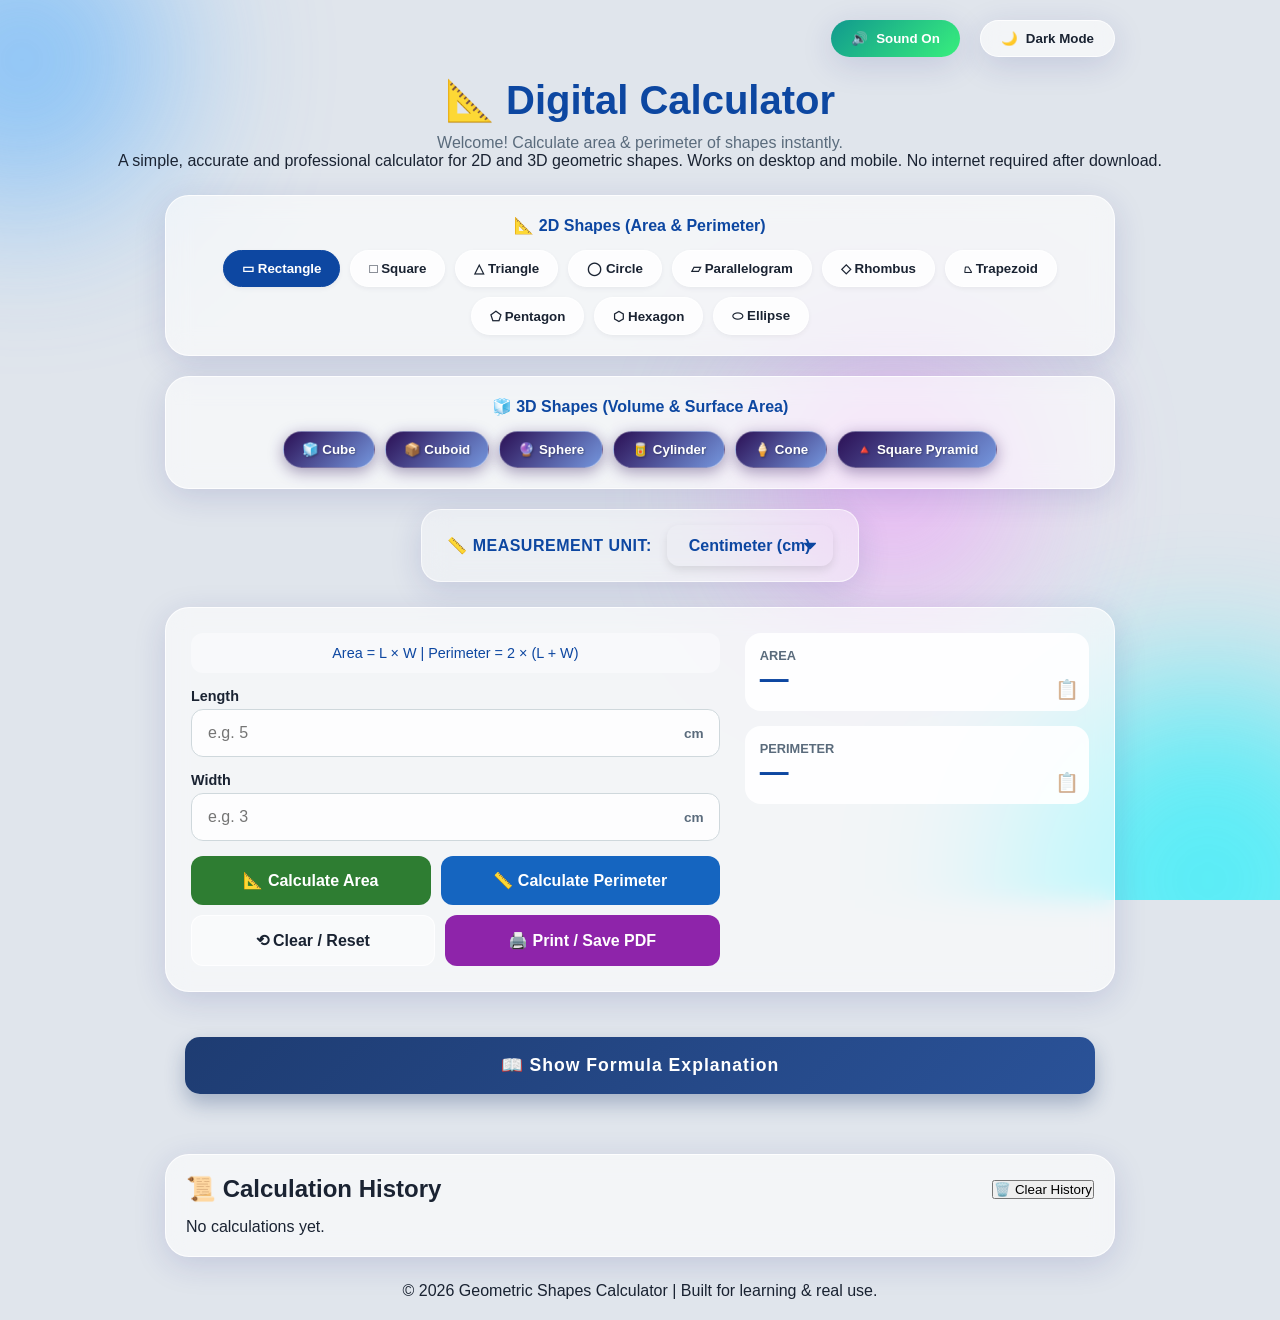
==== calculator.app/index.html @ cc5f1213 "Added PWA files and updated calculator" ====
<!DOCTYPE html>
<html lang="en">
<head>
  <meta charset="UTF-8">
    <meta name="viewport" content="width=device-width, initial-scale=1.0">
  <title>Digital Calculator</title>
  <!-- Favicon (Tab ka icon) -->
  <link rel="icon" href="data:image/svg+xml,<svg xmlns=%22http://www.w3.org/2000/svg%22 viewBox=%220 0 100 100%22><text y=%22.9em%22 font-size=%2290%22>📐</text></svg>">
  <link rel="stylesheet" href="style.css">
</head>
<body>

  <!-- Modern Animated Background -->
  <div class="animated-bg">
    <div class="circle circle1"></div>
    <div class="circle circle2"></div>
    <div class="circle circle3"></div>
  </div>

  <!-- ================= TOP BAR WITH DARK MODE TOGGLE ================= -->
   <div class="top-bar">
    <!-- Naya Sound Button -->
    <button id="soundToggle" class="theme-toggle" style="background: linear-gradient(135deg, #11998e 0%, #38ef7d 100%); margin-right: 10px;">
      <span class="toggle-icon" id="soundIcon">🔊</span>
      <span class="toggle-text" id="soundText">Sound On</span>
    </button>

    <button id="themeToggle" class="theme-toggle" aria-label="Toggle theme">
      <span class="toggle-icon">🌙</span>
      <span class="toggle-text">Dark Mode</span>
    </button>
  </div>

  <!-- ================= HEADER ================= -->
  <header class="site-header">
    <h1>📐 Digital  Calculator</h1>
    <p class="welcome">Welcome! Calculate area & perimeter of shapes instantly.</p>
    <p class="description">
      A simple, accurate and professional calculator for 2D and 3D geometric shapes.
      Works on desktop and mobile. No internet required after download.
    </p>
  </header>

     <!-- ================= 2D SHAPES ================= -->
  <div class="shape-group">
    <h3 class="shape-group-title">📐 2D Shapes (Area & Perimeter)</h3>
    <nav class="shape-nav" id="shapeNav">
      <button class="shape-btn active" data-shape="rectangle">▭ Rectangle</button>
      <button class="shape-btn" data-shape="square">□ Square</button>
      <button class="shape-btn" data-shape="triangle">△ Triangle</button>
      <button class="shape-btn" data-shape="circle">◯ Circle</button>
      <button class="shape-btn" data-shape="parallelogram">▱ Parallelogram</button>
      <button class="shape-btn" data-shape="rhombus">◇ Rhombus</button>
      <button class="shape-btn" data-shape="trapezoid">⏢ Trapezoid</button>
      <button class="shape-btn" data-shape="pentagon">⬠ Pentagon</button>
      <button class="shape-btn" data-shape="hexagon">⬡ Hexagon</button>
      <button class="shape-btn" data-shape="ellipse">⬭ Ellipse</button>
    </nav>
  </div>

  <!-- ================= 3D SHAPES ================= -->
  <div class="shape-group">
    <h3 class="shape-group-title">🧊 3D Shapes (Volume & Surface Area)</h3>
    <nav class="shape-nav" id="shapeNav3D">
      <button class="shape-btn" data-shape="cube">🧊 Cube</button>
      <button class="shape-btn" data-shape="cuboid">📦 Cuboid</button>
      <button class="shape-btn" data-shape="sphere">🔮 Sphere</button>
      <button class="shape-btn" data-shape="cylinder">🥫 Cylinder</button>
      <button class="shape-btn" data-shape="cone">🍦 Cone</button>
      <button class="shape-btn" data-shape="pyramid">🔺 Square Pyramid</button>
    </nav>
  </div>
  
   <!-- ================= UNIT SELECTOR ================= -->
  <div class="unit-selector">
    <label for="unitSelect">📏 Measurement Unit:</label>
    <select id="unitSelect">
      <option value="cm">Centimeter (cm)</option>
      <option value="m">Meter (m)</option>
      <option value="in">Inch (in)</option>
      <option value="ft">Foot (ft)</option>
      <option value="km">Kilometer (km)</option>
      <option value="mi">Mile (mi)</option>
    </select>
  </div>

  <main class="calculator">
    <section class="input-panel">
      <div class="formula-hint" id="formulaHint">Select a shape to see its formula</div>
      <div id="inputFields"></div>
                <div class="action-buttons">
        <button class="btn btn-area" id="btnArea">📐 Calculate Area</button>
        <button class="btn btn-perimeter" id="btnPerimeter">📏 Calculate Perimeter</button>
        <button class="btn btn-clear" id="btnClear">⟲ Clear / Reset</button>
        <button class="btn btn-print" id="btnPrint">🖨️ Print / Save PDF</button>
      </div>
    </section>

       <aside class="result-panel">
            <div class="result-box">
        <span class="result-label" id="label1">Area</span>
        <div style="display: flex; justify-content: space-between; align-items: center; width: 100%;">
          <span class="result-value" id="resultArea">—</span>
          <button class="copy-btn" id="copyAreaBtn" title="Copy Area">📋</button>
        </div>
      </div>
      <div class="result-box">
        <span class="result-label" id="label2">Perimeter</span>
        <div style="display: flex; justify-content: space-between; align-items: center; width: 100%;">
          <span class="result-value" id="resultPerimeter">—</span>
          <button class="copy-btn" id="copyPerimeterBtn" title="Copy Perimeter">📋</button>
        </div>
      </div>
      <div class="error-box hidden" id="errorBox">
        ⚠️ <span id="errorText"></span>
      </div>
    </aside>
  </main>

  <!-- ================= FORMULA EXPLANATION ================= -->
  <section class="explanation-section">
    <button class="explanation-toggle" id="explanationToggle">
      📖 Show Formula Explanation
    </button>
    <div class="explanation-content hidden" id="explanationContent">
      <h3 id="explanationTitle">Formula Explanation</h3>
      <div class="explanation-body" id="explanationBody">
        <p>Select a shape to see its explanation.</p>
      </div>
    </div>
  </section>

  <!-- ================= CALCULATION HISTORY ================= -->
  <section class="history-section">
    <div class="history-header">
      <h2>📜 Calculation History</h2>
      <button class="btn-clear-history" id="btnClearHistory">🗑️ Clear History</button>
    </div>
    <div class="history-list" id="historyList">
      <p class="history-empty" id="historyEmpty">No calculations yet. Try one above!</p>
    </div>
  </section>

  <footer class="site-footer">
    <p>© 2026 Geometric Shapes Calculator | Built for learning & real use.</p>
  </footer>

  <script src="script.js"></script>
</body>
</html>
---- calculator.app/style.css ----
/* ============================================================
   MODERN GLASSMORPHISM DESIGN (v7)
   ============================================================ */

:root {
  --bg-color: #e0e5ec;
  --text-primary: #1a2332;
  --text-secondary: #5a6b7c;
  --text-accent: #0d47a1;
  --glass-bg: rgba(255, 255, 255, 0.6);
  --glass-border: rgba(255, 255, 255, 0.8);
  --glass-shadow: 0 8px 32px 0 rgba(31, 38, 135, 0.15);
  --input-bg: rgba(255, 255, 255, 0.8);
  --input-border: #cfd8dc;
  --btn-area-bg: #2e7d32;
  --btn-perimeter-bg: #1565c0;
  --btn-clear-bg: rgba(255, 255, 255, 0.5);
  --result-bg: rgba(255, 255, 255, 0.9);
}

body.dark-mode {
  --bg-color: #0f0c29;
  --text-primary: #eaeaea;
  --text-secondary: #b0bec5;
  --text-accent: #64b5f6;
  --glass-bg: rgba(22, 33, 62, 0.6);
  --glass-border: rgba(255, 255, 255, 0.1);
  --glass-shadow: 0 8px 32px 0 rgba(0, 0, 0, 0.5);
  --input-bg: rgba(15, 52, 96, 0.8);
  --input-border: #1a5490;
  --result-bg: rgba(22, 33, 62, 0.9);
}

* {
  box-sizing: border-box;
  margin: 0;
  padding: 0;
  font-family: 'Segoe UI', Tahoma, sans-serif;
}

body {
  background-color: var(--bg-color);
  color: var(--text-primary);
  min-height: 100vh;
  display: flex;
  flex-direction: column;
  align-items: center;
  padding: 20px;
  overflow-x: hidden;
  transition: background-color 0.5s ease;
}

/* --- Animated Background Circles --- */
.animated-bg {
  position: fixed;
  top: 0; left: 0; width: 100%; height: 100%;
  z-index: -1;
  overflow: hidden;
}
.circle {
  position: absolute;
  border-radius: 50%;
  filter: blur(80px);
  opacity: 0.6;
  animation: float 10s infinite ease-in-out alternate;
}
.circle1 { width: 300px; height: 300px; background: #4facfe; top: -10%; left: -10%; }
.circle2 { width: 400px; height: 400px; background: #00f2fe; bottom: -20%; right: -10%; animation-delay: -5s; }
.circle3 { width: 250px; height: 250px; background: #f093fb; top: 40%; left: 60%; animation-delay: -2s; }

body.dark-mode .circle1 { background: #ff6a00; opacity: 0.3; }
body.dark-mode .circle2 { background: #ee0979; opacity: 0.3; }
body.dark-mode .circle3 { background: #4facfe; opacity: 0.2; }

@keyframes float {
  0% { transform: translate(0, 0) scale(1); }
  100% { transform: translate(50px, 50px) scale(1.1); }
}

/* --- Top Bar & Theme Toggle --- */
.top-bar {
  width: 100%;
  max-width: 950px;
  display: flex;
  justify-content: flex-end;
  gap: 10px;
  margin-bottom: 20px;
}

.theme-toggle {
  display: flex;
  align-items: center;
  gap: 8px;
  padding: 10px 20px;
  border: 1px solid var(--glass-border);
  border-radius: 50px;
  background: var(--glass-bg);
  backdrop-filter: blur(10px);
  color: var(--text-primary);
  font-weight: 700;
  cursor: pointer;
  transition: all 0.3s ease;
  box-shadow: var(--glass-shadow);
}

.theme-toggle:hover { transform: translateY(-2px); }
#soundToggle { background: linear-gradient(135deg, #11998e 0%, #38ef7d 100%); color: white; border: none; }

/* --- Glass Panels --- */
.shape-group, .calculator, .history-section, .explanation-content, .explanation-toggle {
  background: var(--glass-bg);
  backdrop-filter: blur(12px);
  border: 1px solid var(--glass-border);
  box-shadow: var(--glass-shadow);
  border-radius: 24px;
}

.site-header { text-align: center; margin-bottom: 25px; }
.site-header h1 { font-size: 2.5rem; color: var(--text-accent); margin-bottom: 10px; }
.welcome { color: var(--text-secondary); font-weight: 500; }

/* --- Shape Buttons --- */
.shape-group { width: 100%; max-width: 950px; padding: 20px; margin-bottom: 20px; }
.shape-group-title { font-size: 1rem; color: var(--text-accent); margin-bottom: 15px; text-align: center; }
.shape-nav { display: flex; flex-wrap: wrap; gap: 10px; justify-content: center; }

.shape-btn {
  background: var(--input-bg);
  border: 1px solid var(--glass-border);
  color: var(--text-primary);
  padding: 10px 18px;
  border-radius: 30px;
  font-weight: 600;
  cursor: pointer;
  transition: all 0.3s ease;
  box-shadow: 0 2px 5px rgba(0,0,0,0.05);
}
.shape-btn:hover { transform: translateY(-2px); box-shadow: 0 5px 15px rgba(0,0,0,0.1); }
.shape-btn.active { background: var(--text-accent); color: white; border-color: var(--text-accent); }

/* --- Main Calculator Area --- */
.calculator { display: flex; flex-wrap: wrap; gap: 25px; width: 100%; max-width: 950px; padding: 25px; margin-bottom: 25px; }
.input-panel { flex: 2 1 320px; }
.result-panel { flex: 1 1 240px; display: flex; flex-direction: column; gap: 15px; }

.formula-hint { background: rgba(255,255,255,0.4); padding: 12px; border-radius: 12px; margin-bottom: 15px; font-size: 0.9rem; text-align: center; color: var(--text-accent); }
body.dark-mode .formula-hint { background: rgba(0,0,0,0.3); }

/* --- Inputs --- */
.input-group { display: flex; flex-direction: column; gap: 5px; margin-bottom: 15px; }
.input-group label { font-weight: 600; font-size: 0.9rem; }
.input-with-unit { position: relative; display: flex; align-items: center; }
.input-with-unit input {
  width: 100%; padding: 14px 16px; border-radius: 12px; border: 1px solid var(--input-border);
  background: var(--input-bg); color: var(--text-primary); font-size: 16px; outline: none; transition: 0.3s;
}
.input-with-unit input:focus { border-color: var(--text-accent); box-shadow: 0 0 0 3px rgba(13, 71, 161, 0.2); }
.input-unit-label { position: absolute; right: 16px; font-weight: 700; color: var(--text-secondary); font-size: 0.85rem; }

/* --- Result Boxes --- */
.result-box { background: var(--result-bg); padding: 15px; border-radius: 16px; display: flex; flex-direction: column; position: relative; }
.result-label { font-size: 0.8rem; text-transform: uppercase; font-weight: 700; color: var(--text-secondary); }
.result-value { font-size: 1.8rem; font-weight: 800; color: var(--text-accent); word-break: break-word; }
.copy-btn { position: absolute; right: 10px; bottom: 10px; background: none; border: none; font-size: 1.2rem; cursor: pointer; opacity: 0.6; transition: 0.2s; }
.copy-btn:hover { opacity: 1; transform: scale(1.2); }

/* --- Action Buttons --- */
.action-buttons { display: flex; flex-wrap: wrap; gap: 10px; margin-top: 15px; }
.btn { flex: 1 1 auto; padding: 15px; border: none; border-radius: 12px; font-weight: 700; font-size: 1rem; cursor: pointer; transition: 0.3s; display: flex; justify-content: center; align-items: center; gap: 5px; }
.btn-area { background: var(--btn-area-bg); color: white; }
.btn-perimeter { background: var(--btn-perimeter-bg); color: white; }
.btn-clear { background: var(--btn-clear-bg); color: var(--text-primary); border: 1px solid var(--glass-border); }
.btn-print { background: #8e24aa; color: white; }
.btn:hover { transform: translateY(-3px); box-shadow: 0 5px 15px rgba(0,0,0,0.2); }

/* --- History & Explanation --- */
.history-section, .explanation-section { width: 100%; max-width: 950px; padding: 20px; margin-bottom: 25px; }
.history-header { display: flex; justify-content: space-between; align-items: center; margin-bottom: 15px; }
.history-list { max-height: 250px; overflow-y: auto; display: flex; flex-direction: column; gap: 10px; }
.history-item { background: var(--input-bg); padding: 12px; border-radius: 12px; display: flex; justify-content: space-between; align-items: center; border: 1px solid var(--glass-border); }
.history-shape-badge { background: var(--text-accent); color: white; padding: 4px 10px; border-radius: 20px; font-size: 0.8rem; font-weight: bold; }

.explanation-toggle { width: 100%; max-width: 950px; padding: 15px; margin-bottom: 15px; cursor: pointer; font-weight: bold; color: var(--text-accent); border: none; font-size: 1rem; }
.explanation-content { width: 100%; max-width: 950px; padding: 25px; margin-bottom: 25px; }
.explanation-formula-box { background: rgba(0,0,0,0.05); padding: 10px; border-radius: 10px; margin: 10px 0; font-family: monospace; font-size: 1rem; }
body.dark-mode .explanation-formula-box { background: rgba(255,255,255,0.1); }

.hidden { display: none !important; }
.error-box { background: #ffebee; color: #c62828; padding: 12px; border-radius: 12px; margin-top: 10px; font-weight: bold; }

/* --- Mobile Responsive --- */
@media (max-width: 700px) {
  .site-header h1 { font-size: 1.8rem; }
  .shape-nav { display: grid; grid-template-columns: 1fr 1fr; }
  .shape-btn:last-child { grid-column: span 2; }
  .btn { flex: 1 1 100%; }
  .top-bar { justify-content: center; }
  .history-item { flex-direction: column; align-items: flex-start; gap: 8px; }
}/* ============================================================
   LUXURY UPGRADES (3D Buttons, Units, Formula Box)
   ============================================================ */

/* 1. 3D Shapes Ke Buttons Ko Royal Look Do */
#shapeNav3D .shape-btn {
  background: linear-gradient(135deg, #2b1055 0%, #7597de 100%);
  color: #ffffff;
  border: 1px solid rgba(255, 255, 255, 0.3);
  box-shadow: 0 4px 15px rgba(43, 16, 85, 0.4);
  text-shadow: 1px 1px 2px rgba(0,0,0,0.3);
  transition: all 0.4s cubic-bezier(0.175, 0.885, 0.32, 1.275);
}

#shapeNav3D .shape-btn:hover {
  background: linear-gradient(135deg, #7597de 0%, #2b1055 100%);
  transform: translateY(-4px) scale(1.05);
  box-shadow: 0 8px 25px rgba(43, 16, 85, 0.6);
}

#shapeNav3D .shape-btn.active {
  background: linear-gradient(135deg, #e65c00 0%, #F9D423 100%); /* Gold/Orange */
  color: #1a1a1a;
  border-color: #F9D423;
  box-shadow: 0 8px 25px rgba(249, 212, 35, 0.5);
  text-shadow: none;
}

body.dark-mode #shapeNav3D .shape-btn {
  background: linear-gradient(135deg, #141E30 0%, #243B55 100%);
  color: #e0e0e0;
}
body.dark-mode #shapeNav3D .shape-btn.active {
  background: linear-gradient(135deg, #e65c00 0%, #F9D423 100%);
  color: #1a1a1a;
}

/* 2. Measurement Units Ko Modern & Luxury Banao */
.unit-selector {
  background: rgba(255, 255, 255, 0.4);
  backdrop-filter: blur(15px);
  border: 1px solid rgba(255, 255, 255, 0.6);
  box-shadow: 0 8px 32px rgba(31, 38, 135, 0.15);
  padding: 15px 25px;
  border-radius: 20px;
  display: flex;
  align-items: center;
  justify-content: center;
  gap: 15px;
  margin-bottom: 25px;
  transition: all 0.3s ease;
}

body.dark-mode .unit-selector {
  background: rgba(15, 52, 96, 0.4);
  border-color: rgba(100, 181, 246, 0.2);
}

.unit-selector label {
  font-weight: 800;
  color: var(--text-accent);
  font-size: 1rem;
  letter-spacing: 0.5px;
  text-transform: uppercase;
}

.unit-selector select {
  background: linear-gradient(135deg, #ffffff 0%, #f0f0f0 100%);
  border: 2px solid transparent;
  border-radius: 12px;
  padding: 10px 20px;
  font-size: 1rem;
  font-weight: 700;
  color: #0d47a1;
  cursor: pointer;
  outline: none;
  box-shadow: 0 4px 10px rgba(0,0,0,0.1);
  transition: all 0.3s ease;
  appearance: none; /* Removes default OS arrow */
  background-image: url("data:image/svg+xml;charset=US-ASCII,%3Csvg%20xmlns%3D%22http%3A%2F%2Fwww.w3.org%2F2000%2Fsvg%22%20width%3D%22292.4%22%20height%3D%22292.4%22%3E%3Cpath%20fill%3D%22%230D47A1%22%20d%3D%22M287%2069.4a17.6%2017.6%200%200%200-13-5.4H18.4c-5%200-9.3%201.8-12.9%205.4A17.6%2017.6%200%200%200%200%2082.2c0%205%201.8%209.3%205.4%2012.9l128%20127.9c3.6%203.6%207.8%205.4%2012.8%205.4s9.2-1.8%2012.8-5.4L287%2095c3.5-3.5%205.4-7.8%205.4-12.8%200-5-1.9-9.2-5.5-12.8z%22%2F%3E%3C%2Fsvg%3E");
  background-repeat: no-repeat;
  background-position: right 15px top 50%;
  background-size: 12px auto;
}

.unit-selector select:focus {
  border-color: #0d47a1;
  box-shadow: 0 0 15px rgba(13, 71, 161, 0.3);
}

body.dark-mode .unit-selector select {
  background: #0f3460;
  color: #64b5f6;
  background-image: url("data:image/svg+xml;charset=US-ASCII,%3Csvg%20xmlns%3D%22http%3A%2F%2Fwww.w3.org%2F2000%2Fsvg%22%20width%3D%22292.4%22%20height%3D%22292.4%22%3E%3Cpath%20fill%3D%22%2364b5f6%22%20d%3D%22M287%2069.4a17.6%2017.6%200%200%200-13-5.4H18.4c-5%200-9.3%201.8-12.9%205.4A17.6%2017.6%200%200%200%200%2082.2c0%205%201.8%209.3%205.4%2012.9l128%20127.9c3.6%203.6%207.8%205.4%2012.8%205.4s9.2-1.8%2012.8-5.4L287%2095c3.5-3.5%205.4-7.8%205.4-12.8%200-5-1.9-9.2-5.5-12.8z%22%2F%3E%3C%2Fsvg%3E");
}

/* 3. Show Formula Explanation Ko Royal Box Banao */
.explanation-toggle {
  background: linear-gradient(135deg, #1e3c72 0%, #2a5298 100%) !important;
  color: white !important;
  border: none;
  border-radius: 15px;
  padding: 18px;
  font-size: 1.1rem;
  letter-spacing: 1px;
  box-shadow: 0 10px 20px rgba(30, 60, 114, 0.3);
  transition: all 0.3s ease;
}

.explanation-toggle:hover {
  transform: translateY(-3px);
  box-shadow: 0 15px 25px rgba(30, 60, 114, 0.5);
}

body.dark-mode .explanation-toggle {
  background: linear-gradient(135deg, #f12711 0%, #f5af19 100%) !important;
  box-shadow: 0 10px 20px rgba(241, 39, 17, 0.3);
}

.explanation-content {
  background: linear-gradient(145deg, #ffffff, #f0f4f8);
  border: 2px solid #e1e8ed;
  border-radius: 20px;
  padding: 30px;
  box-shadow: 0 15px 35px rgba(0, 0, 0, 0.05);
  position: relative;
  overflow: hidden;
}

body.dark-mode .explanation-content {
  background: linear-gradient(145deg, #16213e, #0f3460);
  border-color: #1a5490;
}

.explanation-content::before {
  content: '';
  position: absolute;
  top: 0; left: 0; width: 5px; height: 100%;
  background: linear-gradient(to bottom, #1e3c72, #2a5298);
}

body.dark-mode .explanation-content::before {
  background: linear-gradient(to bottom, #f12711, #f5af19);
}

.explanation-content h3 {
  font-size: 1.5rem;
  color: #1e3c72;
  margin-bottom: 20px;
  border-bottom: 2px dashed #e1e8ed;
  padding-bottom: 10px;
}

body.dark-mode .explanation-content h3 {
  color: #64b5f6;
  border-bottom-color: #1a5490;
}

.explanation-formula-box {
  background: #f8f9fa;
  border: 1px solid #e1e8ed;
  border-left: 4px solid #2a5298;
  color: #1e3c72;
  padding: 15px 20px;
  border-radius: 10px;
  font-family: 'Courier New', monospace;
  font-size: 1.1rem;
  font-weight: 700;
  margin: 15px 0;
  box-shadow: inset 0 2px 5px rgba(0,0,0,0.02);
}

body.dark-mode .explanation-formula-box {
  background: rgba(0,0,0,0.2);
  border-color: #1a5490;
  border-left-color: #f5af19;
  color: #e0e0e0;
}

.explanation-example {
  background: #e8f5e9;
  border-radius: 12px;
  padding: 20px;
  margin-top: 20px;
  border: 1px solid #c8e6c9;
}

body.dark-mode .explanation-example {
  background: rgba(27, 94, 32, 0.2);
  border-color: rgba(76, 175, 80, 0.3);
}

.explanation-example strong {
  color: #2e7d32;
  display: block;
  margin-bottom: 10px;
  font-size: 1.1rem;
}

body.dark-mode .explanation-example strong {
  color: #81c784;
}

.explanation-example p {
  margin: 5px 0;
  font-weight: 500;
}
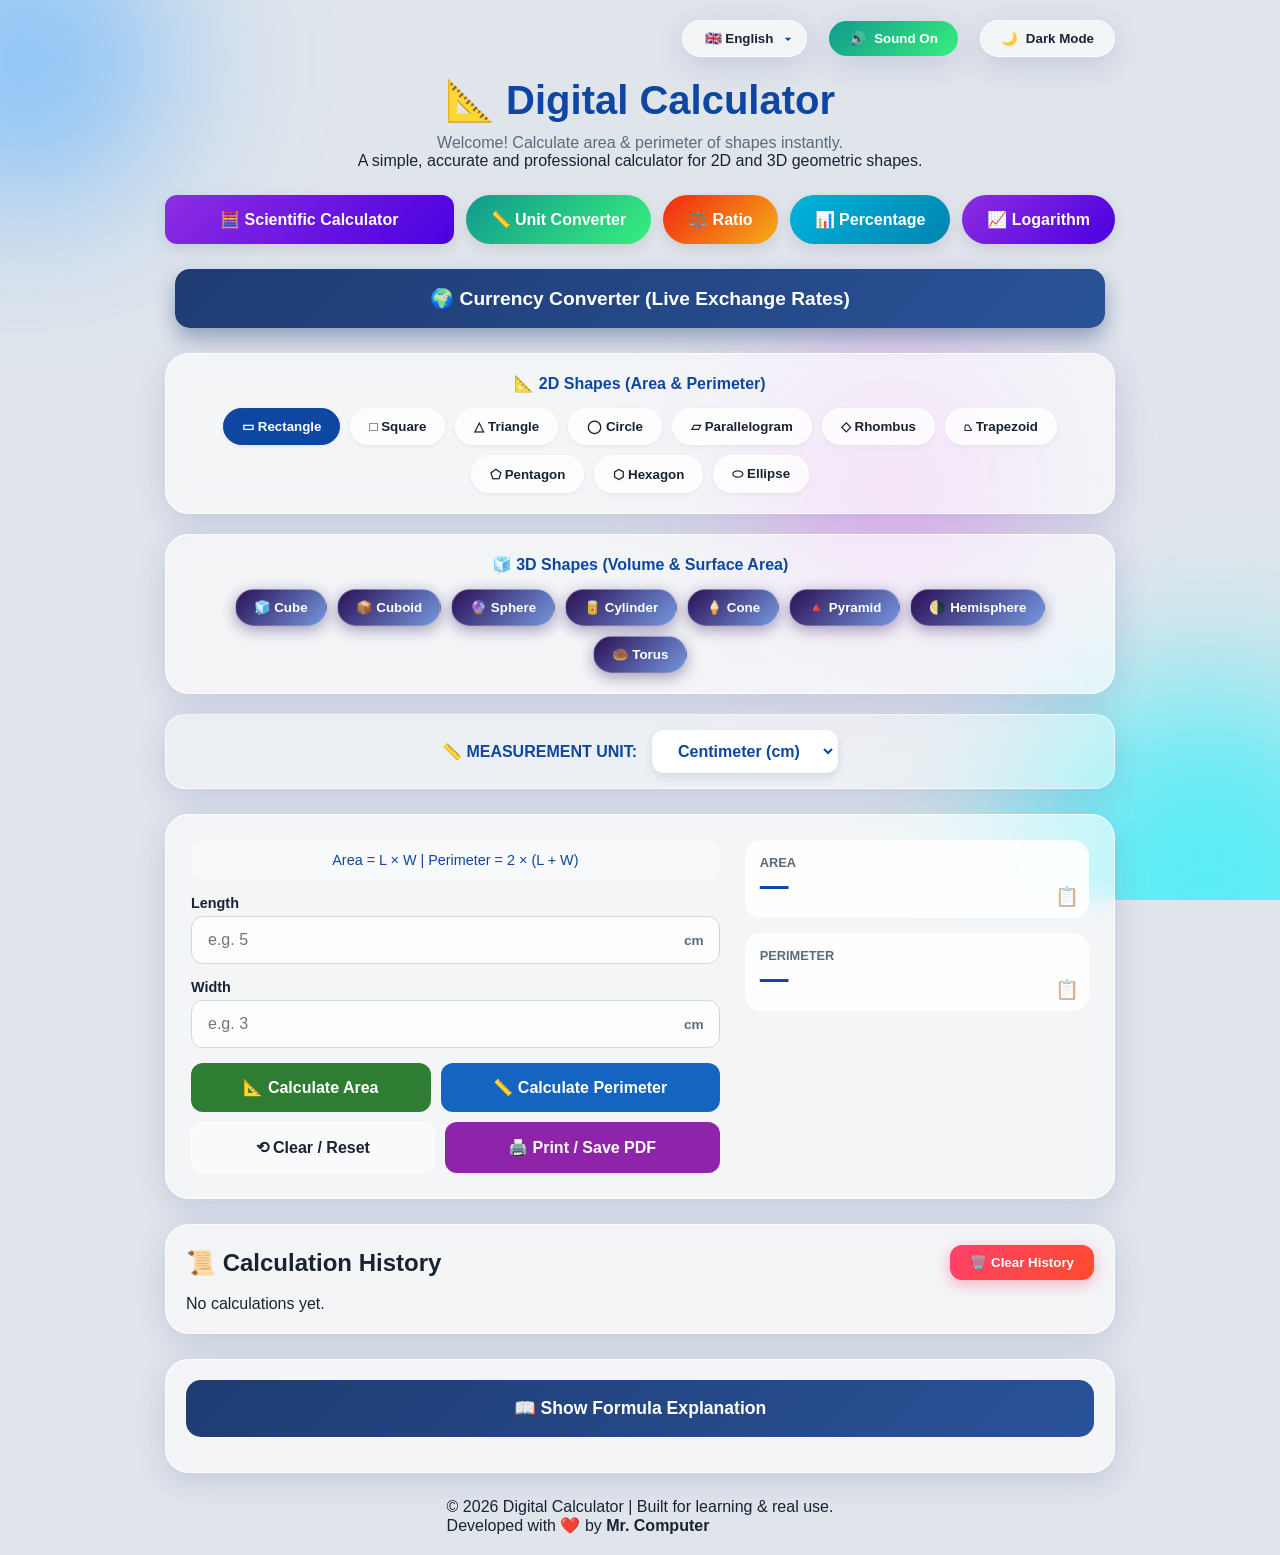
==== commit 3dbc4dfc: "Added Currency fix, Log, Percentage, and final UI updates" ====
--- a/calculator.app/index.html
+++ b/calculator.app/index.html
@@ -2,24 +2,42 @@
 <html lang="en">
 <head>
   <meta charset="UTF-8">
-    <meta name="viewport" content="width=device-width, initial-scale=1.0">
+  <meta name="viewport" content="width=device-width, initial-scale=1.0">
   <title>Digital Calculator</title>
-  <!-- Favicon (Tab ka icon) -->
+  
   <link rel="icon" href="data:image/svg+xml,<svg xmlns=%22http://www.w3.org/2000/svg%22 viewBox=%220 0 100 100%22><text y=%22.9em%22 font-size=%2290%22>📐</text></svg>">
+  <link rel="manifest" href="manifest.json">
+  <meta name="theme-color" content="#0d47a1">
+  <meta http-equiv="Content-Security-Policy" content="default-src 'self'; script-src 'self' 'unsafe-inline' 'unsafe-eval'; style-src 'self' 'unsafe-inline'; img-src 'self' data:; object-src 'none'; base-uri 'self';">
+
   <link rel="stylesheet" href="style.css">
 </head>
 <body>
 
-  <!-- Modern Animated Background -->
+  <!-- Animated Background -->
   <div class="animated-bg">
     <div class="circle circle1"></div>
     <div class="circle circle2"></div>
     <div class="circle circle3"></div>
   </div>
 
-  <!-- ================= TOP BAR WITH DARK MODE TOGGLE ================= -->
-   <div class="top-bar">
-    <!-- Naya Sound Button -->
+  <!-- ================= TOP BAR ================= -->
+  <div class="top-bar">
+    <select id="languageSelect" class="theme-toggle" style="padding: 10px 15px; font-weight: bold; cursor: pointer; border-radius: 50px; outline: none; margin-right: 10px;" onchange="changeLanguage(this.value)">
+      <option value="en">🇬🇧 English</option>
+      <option value="ur">🇵🇰 Urdu</option>
+      <option value="ar">🇸🇦 Arabic</option>
+      <option value="hi">🇮🇳 Hindi</option>
+      <option value="zh-CN">🇨🇳 Chinese</option>
+      <option value="fr">🇫🇷 French</option>
+      <option value="es">🇪🇸 Spanish</option>
+    </select>
+
+    <button id="installAppBtn" class="theme-toggle hidden" style="background: linear-gradient(135deg, #ff416c 0%, #ff4b2b 100%); color: white; border: none; margin-right: 10px;">
+      <span class="toggle-icon">📲</span>
+      <span class="toggle-text">Install App</span>
+    </button>
+
     <button id="soundToggle" class="theme-toggle" style="background: linear-gradient(135deg, #11998e 0%, #38ef7d 100%); margin-right: 10px;">
       <span class="toggle-icon" id="soundIcon">🔊</span>
       <span class="toggle-text" id="soundText">Sound On</span>
@@ -33,16 +51,213 @@
 
   <!-- ================= HEADER ================= -->
   <header class="site-header">
-    <h1>📐 Digital  Calculator</h1>
+    <h1>📐 Digital Calculator</h1>
     <p class="welcome">Welcome! Calculate area & perimeter of shapes instantly.</p>
-    <p class="description">
-      A simple, accurate and professional calculator for 2D and 3D geometric shapes.
-      Works on desktop and mobile. No internet required after download.
-    </p>
+    <p class="description">A simple, accurate and professional calculator for 2D and 3D geometric shapes.</p>
   </header>
 
-     <!-- ================= 2D SHAPES ================= -->
-  <div class="shape-group">
+  <!-- ================= TOOLS MENU ================= -->
+  <div class="modes-container">
+    <button id="sciModeBtn" class="btn mode-btn" style="background: linear-gradient(135deg, #8e2de2, #4a00e0); color: white;">
+      🧮 Scientific Calculator
+    </button>
+
+    <button id="mobileMenuBtn" class="btn mobile-menu-btn">⋮</button>
+
+    <div class="more-tools-menu" id="moreToolsMenu">
+      <button id="unitConvBtn" class="btn" style="background: linear-gradient(135deg, #11998e, #38ef7d); color: white;">📏 Unit Converter</button>
+      <button id="ratioCalcBtn" class="btn" style="background: linear-gradient(135deg, #f12711, #f5af19); color: white;">⚖️ Ratio</button>
+      <button id="percentageCalcBtn" class="btn" style="background: linear-gradient(135deg, #00b4db, #0083b0); color: white;">📊 Percentage</button>
+      <button id="logCalcBtn" class="btn" style="background: linear-gradient(135deg, #8E2DE2, #4A00E0); color: white;">📈 Logarithm</button>
+      <button id="mobileCurrencyBtn" class="btn" style="background: linear-gradient(135deg, #1e3c72 0%, #2a5298 100%); color: white;">🌍 Currency</button>
+    </div>
+  </div>
+
+  <!-- Desktop Currency Button -->
+  <div style="width: 100%; max-width: 950px; margin: 0 auto 25px auto; padding: 0 10px;" class="desktop-currency-wrapper">
+    <button id="currencyCalcBtn" class="btn" style="width: 100%; padding: 18px; background: linear-gradient(135deg, #1e3c72 0%, #2a5298 100%); color: white; font-size: 1.2rem; border-radius: 15px; box-shadow: 0 10px 20px rgba(30, 60, 114, 0.4); font-weight: bold; display: flex; justify-content: center; align-items: center; gap: 10px;">
+      🌍 Currency Converter (Live Exchange Rates)
+    </button>
+  </div>
+
+  <!-- ================= SCIENTIFIC PANEL ================= -->
+  <div id="scientificPanel" class="calculator hidden" style="flex-direction: column; align-items: center; justify-content: center; max-width: 600px; margin: 0 auto 30px auto;">
+    <h2 style="color: var(--text-accent); margin-bottom: 20px;">🧮 Scientific Calculator</h2>
+    <input type="text" id="sciDisplay" readonly style="width: 100%; max-width: 400px; padding: 20px; font-size: 2rem; text-align: right; border-radius: 15px; border: 2px solid var(--glass-border); background: var(--input-bg); color: var(--text-primary); margin-bottom: 20px; box-shadow: inset 0 2px 10px rgba(0,0,0,0.1);">
+    <div id="sciButtons" style="display: grid; grid-template-columns: repeat(4, 1fr); gap: 10px; width: 100%; max-width: 400px;">
+      <button class="sci-btn" onclick="sciInput('sin(')">sin</button>
+      <button class="sci-btn" onclick="sciInput('cos(')">cos</button>
+      <button class="sci-btn" onclick="sciInput('tan(')">tan</button>
+      <button class="sci-btn" onclick="sciInput('π')">π</button>
+      <button class="sci-btn" onclick="sciInput('asin(')">sin⁻¹</button>
+      <button class="sci-btn" onclick="sciInput('acos(')">cos⁻¹</button>
+      <button class="sci-btn" onclick="sciInput('atan(')">tan⁻¹</button>
+      <button class="sci-btn" onclick="sciInput('!')">!</button>
+      <button class="sci-btn" onclick="sciInput('log(')">log</button>
+      <button class="sci-btn" onclick="sciInput('√(')">√</button>
+      <button class="sci-btn" onclick="sciInput('^2')">x²</button>
+      <button class="sci-btn" onclick="sciInput('^3')">x³</button>
+      <button class="sci-btn" onclick="sciInput('(')">(</button>
+      <button class="sci-btn" onclick="sciInput(')')">)</button>
+      <button class="sci-btn" onclick="sciClear()" style="color: #ff4b2b;">C</button>
+      <button class="sci-btn" onclick="sciDelete()" style="color: #ff4b2b;">⌫</button>
+      <button class="sci-btn num-btn" onclick="sciInput('7')">7</button>
+      <button class="sci-btn num-btn" onclick="sciInput('8')">8</button>
+      <button class="sci-btn num-btn" onclick="sciInput('9')">9</button>
+      <button class="sci-btn" onclick="sciInput('/')" style="color: #0d47a1;">÷</button>
+      <button class="sci-btn num-btn" onclick="sciInput('4')">4</button>
+      <button class="sci-btn num-btn" onclick="sciInput('5')">5</button>
+      <button class="sci-btn num-btn" onclick="sciInput('6')">6</button>
+      <button class="sci-btn" onclick="sciInput('*')" style="color: #0d47a1;">×</button>
+      <button class="sci-btn num-btn" onclick="sciInput('1')">1</button>
+      <button class="sci-btn num-btn" onclick="sciInput('2')">2</button>
+      <button class="sci-btn num-btn" onclick="sciInput('3')">3</button>
+      <button class="sci-btn" onclick="sciInput('-')" style="color: #0d47a1;">−</button>
+      <button class="sci-btn num-btn" onclick="sciInput('0')">0</button>
+      <button class="sci-btn num-btn" onclick="sciInput('.')">.</button>
+      <button class="sci-btn" onclick="sciCalculate()" style="background: #2e7d32; color: white; grid-column: span 2;">=</button>
+      <button class="sci-btn" onclick="sciInput('+')" style="color: #0d47a1;">+</button>
+    </div>
+    <button id="closeSciBtn" class="btn" style="margin-top: 20px; background: #ff4b2b; color: white; width: 100%; max-width: 400px;">Close Calculator</button>
+  </div>
+
+  <!-- ================= UNIT CONVERTER PANEL ================= -->
+  <div id="unitConverterPanel" class="calculator hidden" style="flex-direction: column; align-items: center; justify-content: center; max-width: 600px; margin: 0 auto 30px auto;">
+    <h2 style="color: var(--text-accent); margin-bottom: 20px;">📏 Universal Unit Converter</h2>
+    <div style="display: flex; gap: 10px; margin-bottom: 20px; width: 100%;">
+      <select id="convCategory" class="unit-selector select" style="flex: 1; padding: 12px; border-radius: 12px; font-weight: bold;" onchange="updateConverterUnits()">
+        <option value="length">Length</option>
+        <option value="weight">Weight</option>
+        <option value="temp">Temperature</option>
+        <option value="data">Data Storage</option>
+        <option value="time">Time</option>
+      </select>
+    </div>
+    <div style="display: flex; gap: 15px; width: 100%; flex-wrap: wrap; align-items: center;">
+      <div style="flex: 1; min-width: 200px;">
+        <input type="number" id="convInput" placeholder="Enter value" style="width: 100%; padding: 15px; border-radius: 12px; border: 2px solid var(--input-border); background: var(--input-bg); color: var(--text-primary); font-size: 1.2rem; outline: none;" oninput="convertUnit()">
+        <select id="convFrom" class="unit-selector select" style="width: 100%; margin-top: 10px; padding: 10px; border-radius: 10px;" onchange="convertUnit()"></select>
+      </div>
+      <div style="font-size: 1.5rem; color: var(--text-accent); font-weight: bold;">=</div>
+      <div style="flex: 1; min-width: 200px;">
+        <input type="text" id="convOutput" readonly placeholder="Result" style="width: 100%; padding: 15px; border-radius: 12px; border: 2px solid var(--glass-border); background: var(--result-bg); color: var(--text-accent); font-size: 1.2rem; font-weight: bold; outline: none;">
+        <select id="convTo" class="unit-selector select" style="width: 100%; margin-top: 10px; padding: 10px; border-radius: 10px;" onchange="convertUnit()"></select>
+      </div>
+    </div>
+    <button id="closeConvBtn" class="btn" style="margin-top: 25px; background: #ff4b2b; color: white; width: 100%;">Close Converter</button>
+  </div>
+
+  <!-- ================= RATIO PANEL ================= -->
+  <div id="ratioCalculatorPanel" class="calculator hidden" style="flex-direction: column; align-items: center; justify-content: center; max-width: 600px; margin: 0 auto 30px auto;">
+    <h2 style="color: var(--text-accent); margin-bottom: 20px;">⚖️ Ratio Calculator</h2>
+    <div style="display: flex; gap: 10px; width: 100%; margin-bottom: 15px;">
+      <input type="text" id="ratioInputs" placeholder="e.g. 10, 5, 20 (comma se alag karein)" style="flex: 1; padding: 15px; border-radius: 12px; border: 2px solid var(--input-border); background: var(--input-bg); color: var(--text-primary); font-size: 1.1rem; outline: none;">
+    </div>
+    <button class="btn btn-area" onclick="calculateRatio()" style="width: 100%; margin-bottom: 15px;">Calculate Ratio</button>
+    <div style="width: 100%; padding: 20px; background: var(--result-bg); border-radius: 12px; border: 1px solid var(--glass-border); text-align: center;">
+      <span style="font-size: 0.9rem; color: var(--text-secondary); text-transform: uppercase; font-weight: bold;">Simplest Ratio:</span>
+      <div id="ratioResult" style="font-size: 2rem; font-weight: 800; color: var(--text-accent); margin-top: 10px;">—</div>
+    </div>
+    <button id="closeRatioBtn" class="btn" style="margin-top: 25px; background: #ff4b2b; color: white; width: 100%;">Close Calculator</button>
+  </div>
+
+  <!-- ================= PERCENTAGE PANEL ================= -->
+  <div id="percentageCalculatorPanel" class="calculator hidden" style="flex-direction: column; align-items: center; justify-content: center; max-width: 600px; margin: 0 auto 30px auto;">
+    <h2 style="color: var(--text-accent); margin-bottom: 20px;">📊 Percentage Calculator</h2>
+    <div style="display: flex; gap: 15px; width: 100%; flex-wrap: wrap; margin-bottom: 20px;">
+      <div style="flex: 1; min-width: 200px;">
+        <label style="font-weight: 600; font-size: 0.9rem; margin-bottom: 5px; display: block;">Obtained Numbers</label>
+        <input type="number" id="percObtained" placeholder="e.g. 25" style="width: 100%; padding: 15px; border-radius: 12px; border: 2px solid var(--input-border); background: var(--input-bg); color: var(--text-primary); font-size: 1.1rem; outline: none;">
+      </div>
+      <div style="flex: 1; min-width: 200px;">
+        <label style="font-weight: 600; font-size: 0.9rem; margin-bottom: 5px; display: block;">Total Numbers</label>
+        <input type="number" id="percTotal" placeholder="e.g. 100" style="width: 100%; padding: 15px; border-radius: 12px; border: 2px solid var(--input-border); background: var(--input-bg); color: var(--text-primary); font-size: 1.1rem; outline: none;">
+      </div>
+    </div>
+    <button class="btn btn-area" onclick="calculatePercentage()" style="width: 100%; margin-bottom: 15px;">Calculate Percentage</button>
+    <div style="width: 100%; padding: 20px; background: var(--result-bg); border-radius: 12px; border: 1px solid var(--glass-border); text-align: center;">
+      <span style="font-size: 0.9rem; color: var(--text-secondary); text-transform: uppercase; font-weight: bold;">Result:</span>
+      <div id="percentageResult" style="font-size: 2.5rem; font-weight: 800; color: var(--text-accent); margin-top: 10px;">—</div>
+    </div>
+    <button id="closePercentageBtn" class="btn" style="margin-top: 25px; background: #ff4b2b; color: white; width: 100%;">Close Calculator</button>
+  </div>
+
+  <!-- ================= LOG PANEL ================= -->
+  <div id="logCalculatorPanel" class="calculator hidden" style="flex-direction: column; align-items: center; justify-content: center; max-width: 600px; margin: 0 auto 30px auto;">
+    <h2 style="color: var(--text-accent); margin-bottom: 20px;">📈 Logarithm Calculator</h2>
+    <div style="width: 100%; margin-bottom: 20px;">
+      <select id="logType" class="unit-selector select" style="width: 100%; padding: 15px; border-radius: 12px; border: 2px solid var(--input-border); background: var(--input-bg); color: var(--text-primary); font-size: 1.1rem; outline: none; font-weight: bold;">
+        <option value="log10">Log base 10 (Common Log)</option>
+        <option value="ln">Natural Log (ln - base e)</option>
+        <option value="log2">Log base 2 (Binary Log)</option>
+        <option value="custom">Custom Base (Log_b)</option>
+      </select>
+    </div>
+    <div style="display: flex; gap: 15px; width: 100%; flex-wrap: wrap; margin-bottom: 20px;">
+      <div style="flex: 1; min-width: 200px;">
+        <label style="font-weight: 600; font-size: 0.9rem; margin-bottom: 5px; display: block;">Number (x)</label>
+        <input type="number" id="logNumber" placeholder="e.g. 100" style="width: 100%; padding: 15px; border-radius: 12px; border: 2px solid var(--input-border); background: var(--input-bg); color: var(--text-primary); font-size: 1.1rem; outline: none;">
+      </div>
+      <div id="customBaseDiv" style="flex: 1; min-width: 200px; display: none;">
+        <label style="font-weight: 600; font-size: 0.9rem; margin-bottom: 5px; display: block;">Base (b)</label>
+        <input type="number" id="logBase" placeholder="e.g. 2" style="width: 100%; padding: 15px; border-radius: 12px; border: 2px solid var(--input-border); background: var(--input-bg); color: var(--text-primary); font-size: 1.1rem; outline: none;">
+      </div>
+    </div>
+    <button class="btn btn-area" onclick="calculateLog()" style="width: 100%; margin-bottom: 15px;">Calculate Logarithm</button>
+    <div style="width: 100%; padding: 20px; background: var(--result-bg); border-radius: 12px; border: 1px solid var(--glass-border); text-align: center;">
+      <span style="font-size: 0.9rem; color: var(--text-secondary); text-transform: uppercase; font-weight: bold;">Result:</span>
+      <div id="logResult" style="font-size: 2.5rem; font-weight: 800; color: var(--text-accent); margin-top: 10px;">—</div>
+    </div>
+    <button id="closeLogBtn" class="btn" style="margin-top: 25px; background: #ff4b2b; color: white; width: 100%;">Close Calculator</button>
+  </div>
+
+  <!-- ================= CURRENCY PANEL ================= -->
+  <div id="currencyCalculatorPanel" class="calculator hidden" style="flex-direction: column; align-items: center; justify-content: center; max-width: 600px; margin: 0 auto 30px auto;">
+    <h2 style="color: var(--text-accent); margin-bottom: 20px;">🌍 Currency Converter</h2>
+    <div style="display: flex; gap: 15px; width: 100%; flex-wrap: wrap; margin-bottom: 20px;">
+      <div style="flex: 1; min-width: 200px;">
+        <label style="font-weight: 600; font-size: 0.9rem; margin-bottom: 5px; display: block;">Amount</label>
+        <input type="number" id="currAmount" placeholder="e.g. 100" style="width: 100%; padding: 15px; border-radius: 12px; border: 2px solid var(--input-border); background: var(--input-bg); color: var(--text-primary); font-size: 1.1rem; outline: none;" oninput="convertCurrency()">
+      </div>
+    </div>
+    <div style="display: flex; gap: 15px; width: 100%; flex-wrap: wrap; align-items: center; margin-bottom: 20px;">
+      <div style="flex: 1; min-width: 150px;">
+        <label style="font-weight: 600; font-size: 0.9rem; margin-bottom: 5px; display: block;">From</label>
+        <select id="currFrom" class="unit-selector select" style="width: 100%; padding: 15px; border-radius: 12px; font-weight: bold;" onchange="convertCurrency()">
+          <option value="usd">🇺🇸 USD - US Dollar</option>
+          <option value="pkr">🇵🇰 PKR - Pakistani Rupee</option>
+          <option value="eur">🇪🇺 EUR - Euro</option>
+          <option value="gbp">🇬🇧 GBP - British Pound</option>
+          <option value="inr">🇮🇳 INR - Indian Rupee</option>
+          <option value="sar">🇸🇦 SAR - Saudi Riyal</option>
+          <option value="aed">🇦🇪 AED - UAE Dirham</option>
+        </select>
+      </div>
+      <div style="font-size: 1.5rem; color: var(--text-accent); font-weight: bold; margin-top: 20px;">⇌</div>
+      <div style="flex: 1; min-width: 150px;">
+        <label style="font-weight: 600; font-size: 0.9rem; margin-bottom: 5px; display: block;">To</label>
+        <select id="currTo" class="unit-selector select" style="width: 100%; padding: 15px; border-radius: 12px; font-weight: bold;" onchange="convertCurrency()">
+          <option value="pkr">🇵🇰 PKR - Pakistani Rupee</option>
+          <option value="usd">🇺🇸 USD - US Dollar</option>
+          <option value="eur">🇪🇺 EUR - Euro</option>
+          <option value="gbp">🇬🇧 GBP - British Pound</option>
+          <option value="inr">🇮🇳 INR - Indian Rupee</option>
+          <option value="sar">🇸🇦 SAR - Saudi Riyal</option>
+          <option value="aed">🇦🇪 AED - UAE Dirham</option>
+        </select>
+      </div>
+    </div>
+    <button class="btn btn-area" onclick="convertCurrency()" style="width: 100%; margin-bottom: 20px; font-weight: bold; font-size: 1.1rem; padding: 15px;">🔄 Convert Currency</button>
+    <div style="width: 100%; padding: 20px; background: var(--result-bg); border-radius: 12px; border: 1px solid var(--glass-border); text-align: center;">
+      <span style="font-size: 0.9rem; color: var(--text-secondary); text-transform: uppercase; font-weight: bold;">Converted Amount:</span>
+      <div id="currencyResult" style="font-size: 2.5rem; font-weight: 800; color: var(--text-accent); margin-top: 10px;">—</div>
+      <div id="currencyRateInfo" style="font-size: 0.8rem; color: var(--text-secondary); margin-top: 5px;">Fetching live rates...</div>
+    </div>
+    <button id="closeCurrencyBtn" class="btn" style="margin-top: 25px; background: #ff4b2b; color: white; width: 100%;">Close Calculator</button>
+  </div>
+
+  <!-- ================= 2D SHAPES ================= -->
+  <div class="shape-group" id="mainShapeGroups">
     <h3 class="shape-group-title">📐 2D Shapes (Area & Perimeter)</h3>
     <nav class="shape-nav" id="shapeNav">
       <button class="shape-btn active" data-shape="rectangle">▭ Rectangle</button>
@@ -67,11 +282,13 @@
       <button class="shape-btn" data-shape="sphere">🔮 Sphere</button>
       <button class="shape-btn" data-shape="cylinder">🥫 Cylinder</button>
       <button class="shape-btn" data-shape="cone">🍦 Cone</button>
-      <button class="shape-btn" data-shape="pyramid">🔺 Square Pyramid</button>
+      <button class="shape-btn" data-shape="pyramid">🔺 Pyramid</button>
+      <button class="shape-btn" data-shape="hemisphere">🌗 Hemisphere</button>
+      <button class="shape-btn" data-shape="torus">🍩 Torus</button>
     </nav>
   </div>
-  
-   <!-- ================= UNIT SELECTOR ================= -->
+
+  <!-- ================= UNIT SELECTOR ================= -->
   <div class="unit-selector">
     <label for="unitSelect">📏 Measurement Unit:</label>
     <select id="unitSelect">
@@ -84,11 +301,12 @@
     </select>
   </div>
 
+  <!-- ================= MAIN CALCULATOR ================= -->
   <main class="calculator">
     <section class="input-panel">
       <div class="formula-hint" id="formulaHint">Select a shape to see its formula</div>
       <div id="inputFields"></div>
-                <div class="action-buttons">
+      <div class="action-buttons">
         <button class="btn btn-area" id="btnArea">📐 Calculate Area</button>
         <button class="btn btn-perimeter" id="btnPerimeter">📏 Calculate Perimeter</button>
         <button class="btn btn-clear" id="btnClear">⟲ Clear / Reset</button>
@@ -96,8 +314,8 @@
       </div>
     </section>
 
-       <aside class="result-panel">
-            <div class="result-box">
+    <aside class="result-panel">
+      <div class="result-box">
         <span class="result-label" id="label1">Area</span>
         <div style="display: flex; justify-content: space-between; align-items: center; width: 100%;">
           <span class="result-value" id="resultArea">—</span>
@@ -117,20 +335,7 @@
     </aside>
   </main>
 
-  <!-- ================= FORMULA EXPLANATION ================= -->
-  <section class="explanation-section">
-    <button class="explanation-toggle" id="explanationToggle">
-      📖 Show Formula Explanation
-    </button>
-    <div class="explanation-content hidden" id="explanationContent">
-      <h3 id="explanationTitle">Formula Explanation</h3>
-      <div class="explanation-body" id="explanationBody">
-        <p>Select a shape to see its explanation.</p>
-      </div>
-    </div>
-  </section>
-
-  <!-- ================= CALCULATION HISTORY ================= -->
+  <!-- ================= HISTORY ================= -->
   <section class="history-section">
     <div class="history-header">
       <h2>📜 Calculation History</h2>
@@ -141,8 +346,19 @@
     </div>
   </section>
 
+  <!-- ================= EXPLANATION ================= -->
+  <section class="explanation-section">
+    <button class="explanation-toggle" id="explanationToggle">📖 Show Formula Explanation</button>
+    <div class="explanation-content hidden" id="explanationContent">
+      <h3 id="explanationTitle">Formula Explanation</h3>
+      <div class="explanation-body" id="explanationBody"><p>Select a shape to see its explanation.</p></div>
+    </div>
+  </section>
+
+  <!-- ================= FOOTER ================= -->
   <footer class="site-footer">
-    <p>© 2026 Geometric Shapes Calculator | Built for learning & real use.</p>
+    <p>© 2026 Digital Calculator | Built for learning & real use.</p>
+    <p>Developed with ❤️ by <strong>Mr. Computer</strong></p>
   </footer>
 
   <script src="script.js"></script>
--- a/calculator.app/style.css
+++ b/calculator.app/style.css
@@ -1,5 +1,5 @@
 /* ============================================================
-   MODERN GLASSMORPHISM DESIGN (v7)
+   DIGITAL CALCULATOR - MASTER STYLESHEET (PART 1)
    ============================================================ */
 
 :root {
@@ -31,12 +31,7 @@
   --result-bg: rgba(22, 33, 62, 0.9);
 }
 
-* {
-  box-sizing: border-box;
-  margin: 0;
-  padding: 0;
-  font-family: 'Segoe UI', Tahoma, sans-serif;
-}
+* { box-sizing: border-box; margin: 0; padding: 0; font-family: 'Segoe UI', Tahoma, sans-serif; }
 
 body {
   background-color: var(--bg-color);
@@ -50,356 +45,137 @@
   transition: background-color 0.5s ease;
 }
 
-/* --- Animated Background Circles --- */
-.animated-bg {
-  position: fixed;
-  top: 0; left: 0; width: 100%; height: 100%;
-  z-index: -1;
-  overflow: hidden;
-}
-.circle {
-  position: absolute;
-  border-radius: 50%;
-  filter: blur(80px);
-  opacity: 0.6;
-  animation: float 10s infinite ease-in-out alternate;
-}
+/* Animated Background */
+.animated-bg { position: fixed; top: 0; left: 0; width: 100%; height: 100%; z-index: -1; overflow: hidden; }
+.circle { position: absolute; border-radius: 50%; filter: blur(80px); opacity: 0.6; animation: float 10s infinite ease-in-out alternate; }
 .circle1 { width: 300px; height: 300px; background: #4facfe; top: -10%; left: -10%; }
 .circle2 { width: 400px; height: 400px; background: #00f2fe; bottom: -20%; right: -10%; animation-delay: -5s; }
 .circle3 { width: 250px; height: 250px; background: #f093fb; top: 40%; left: 60%; animation-delay: -2s; }
-
 body.dark-mode .circle1 { background: #ff6a00; opacity: 0.3; }
 body.dark-mode .circle2 { background: #ee0979; opacity: 0.3; }
 body.dark-mode .circle3 { background: #4facfe; opacity: 0.2; }
+@keyframes float { 0% { transform: translate(0, 0) scale(1); } 100% { transform: translate(50px, 50px) scale(1.1); } }
 
-@keyframes float {
-  0% { transform: translate(0, 0) scale(1); }
-  100% { transform: translate(50px, 50px) scale(1.1); }
-}
-
-/* --- Top Bar & Theme Toggle --- */
-.top-bar {
-  width: 100%;
-  max-width: 950px;
-  display: flex;
-  justify-content: flex-end;
-  gap: 10px;
-  margin-bottom: 20px;
-}
-
-.theme-toggle {
-  display: flex;
-  align-items: center;
-  gap: 8px;
-  padding: 10px 20px;
-  border: 1px solid var(--glass-border);
-  border-radius: 50px;
-  background: var(--glass-bg);
-  backdrop-filter: blur(10px);
-  color: var(--text-primary);
-  font-weight: 700;
-  cursor: pointer;
-  transition: all 0.3s ease;
-  box-shadow: var(--glass-shadow);
-}
-
+/* Top Bar & Buttons */
+.top-bar { width: 100%; max-width: 950px; display: flex; justify-content: flex-end; align-items: center; flex-wrap: wrap; gap: 12px; margin-bottom: 20px; position: relative; z-index: 9999; }
+.theme-toggle { display: flex; align-items: center; gap: 8px; padding: 10px 20px; border: 1px solid var(--glass-border); border-radius: 50px; background: var(--glass-bg); backdrop-filter: blur(10px); color: var(--text-primary); font-weight: 700; cursor: pointer; transition: all 0.3s ease; box-shadow: var(--glass-shadow); }
 .theme-toggle:hover { transform: translateY(-2px); }
 #soundToggle { background: linear-gradient(135deg, #11998e 0%, #38ef7d 100%); color: white; border: none; }
 
-/* --- Glass Panels --- */
-.shape-group, .calculator, .history-section, .explanation-content, .explanation-toggle {
-  background: var(--glass-bg);
-  backdrop-filter: blur(12px);
-  border: 1px solid var(--glass-border);
-  box-shadow: var(--glass-shadow);
-  border-radius: 24px;
-}
+/* Language Dropdown */
+#languageSelect { appearance: none; background: var(--glass-bg) !important; border: 1px solid var(--glass-border) !important; color: var(--text-primary) !important; padding: 10px 30px 10px 20px !important; border-radius: 50px !important; font-weight: 700; cursor: pointer; outline: none; box-shadow: var(--glass-shadow); text-align: center; background-image: url("data:image/svg+xml,%3Csvg xmlns='http://www.w3.org/2000/svg' viewBox='0 0 24 24' fill='%230d47a1'%3E%3Cpath d='M7 10l5 5 5-5z'/%3E%3C/svg%3E") !important; background-repeat: no-repeat !important; background-position: right 10px center !important; background-size: 16px !important; }
+#languageSelect option { background-color: #1a1a2e; color: #ffffff; }
 
+/* Header */
 .site-header { text-align: center; margin-bottom: 25px; }
 .site-header h1 { font-size: 2.5rem; color: var(--text-accent); margin-bottom: 10px; }
-.welcome { color: var(--text-secondary); font-weight: 500; }
+.welcome { color: var(--text-secondary); font-weight: 500; }/* ============================================================
+   MODES MENU & TOOLS (PART 2)
+   ============================================================ */
 
-/* --- Shape Buttons --- */
-.shape-group { width: 100%; max-width: 950px; padding: 20px; margin-bottom: 20px; }
+.modes-container { display: flex; gap: 12px; justify-content: center; align-items: center; flex-wrap: wrap; margin-bottom: 25px; width: 100%; max-width: 950px; }
+.mode-btn, .more-tools-menu .btn { padding: 15px 25px; font-size: 1rem; border-radius: 30px; font-weight: 700; box-shadow: 0 5px 15px rgba(0,0,0,0.1); transition: all 0.3s ease; white-space: nowrap; }
+.mode-btn:hover, .more-tools-menu .btn:hover { transform: translateY(-3px); box-shadow: 0 8px 20px rgba(0,0,0,0.2); }
+.more-tools-menu { display: flex; gap: 12px; align-items: center; }
+.mobile-menu-btn { display: none !important; }
+
+/* Shapes */
+.shape-group { width: 100%; max-width: 950px; padding: 20px; margin-bottom: 20px; background: var(--glass-bg); backdrop-filter: blur(12px); border: 1px solid var(--glass-border); box-shadow: var(--glass-shadow); border-radius: 24px; }
 .shape-group-title { font-size: 1rem; color: var(--text-accent); margin-bottom: 15px; text-align: center; }
 .shape-nav { display: flex; flex-wrap: wrap; gap: 10px; justify-content: center; }
-
-.shape-btn {
-  background: var(--input-bg);
-  border: 1px solid var(--glass-border);
-  color: var(--text-primary);
-  padding: 10px 18px;
-  border-radius: 30px;
-  font-weight: 600;
-  cursor: pointer;
-  transition: all 0.3s ease;
-  box-shadow: 0 2px 5px rgba(0,0,0,0.05);
-}
+.shape-btn { background: var(--input-bg); border: 1px solid var(--glass-border); color: var(--text-primary); padding: 10px 18px; border-radius: 30px; font-weight: 600; cursor: pointer; transition: all 0.3s ease; box-shadow: 0 2px 5px rgba(0,0,0,0.05); }
 .shape-btn:hover { transform: translateY(-2px); box-shadow: 0 5px 15px rgba(0,0,0,0.1); }
 .shape-btn.active { background: var(--text-accent); color: white; border-color: var(--text-accent); }
 
-/* --- Main Calculator Area --- */
-.calculator { display: flex; flex-wrap: wrap; gap: 25px; width: 100%; max-width: 950px; padding: 25px; margin-bottom: 25px; }
+/* 3D Shapes Luxury */
+#shapeNav3D .shape-btn { background: linear-gradient(135deg, #2b1055 0%, #7597de 100%); color: #ffffff; border: 1px solid rgba(255, 255, 255, 0.3); box-shadow: 0 4px 15px rgba(43, 16, 85, 0.4); }
+#shapeNav3D .shape-btn.active { background: linear-gradient(135deg, #e65c00 0%, #F9D423 100%); color: #1a1a1a; border-color: #F9D423; }
+
+/* Main Calculator */
+.calculator { display: flex; flex-wrap: wrap; gap: 25px; width: 100%; max-width: 950px; padding: 25px; margin-bottom: 25px; background: var(--glass-bg); backdrop-filter: blur(12px); border: 1px solid var(--glass-border); box-shadow: var(--glass-shadow); border-radius: 24px; }
 .input-panel { flex: 2 1 320px; }
 .result-panel { flex: 1 1 240px; display: flex; flex-direction: column; gap: 15px; }
-
 .formula-hint { background: rgba(255,255,255,0.4); padding: 12px; border-radius: 12px; margin-bottom: 15px; font-size: 0.9rem; text-align: center; color: var(--text-accent); }
 body.dark-mode .formula-hint { background: rgba(0,0,0,0.3); }
 
-/* --- Inputs --- */
+/* Inputs */
 .input-group { display: flex; flex-direction: column; gap: 5px; margin-bottom: 15px; }
 .input-group label { font-weight: 600; font-size: 0.9rem; }
 .input-with-unit { position: relative; display: flex; align-items: center; }
-.input-with-unit input {
-  width: 100%; padding: 14px 16px; border-radius: 12px; border: 1px solid var(--input-border);
-  background: var(--input-bg); color: var(--text-primary); font-size: 16px; outline: none; transition: 0.3s;
-}
+.input-with-unit input { width: 100%; padding: 14px 16px; border-radius: 12px; border: 1px solid var(--input-border); background: var(--input-bg); color: var(--text-primary); font-size: 16px; outline: none; transition: 0.3s; }
 .input-with-unit input:focus { border-color: var(--text-accent); box-shadow: 0 0 0 3px rgba(13, 71, 161, 0.2); }
 .input-unit-label { position: absolute; right: 16px; font-weight: 700; color: var(--text-secondary); font-size: 0.85rem; }
 
-/* --- Result Boxes --- */
+/* Results */
 .result-box { background: var(--result-bg); padding: 15px; border-radius: 16px; display: flex; flex-direction: column; position: relative; }
 .result-label { font-size: 0.8rem; text-transform: uppercase; font-weight: 700; color: var(--text-secondary); }
 .result-value { font-size: 1.8rem; font-weight: 800; color: var(--text-accent); word-break: break-word; }
 .copy-btn { position: absolute; right: 10px; bottom: 10px; background: none; border: none; font-size: 1.2rem; cursor: pointer; opacity: 0.6; transition: 0.2s; }
 .copy-btn:hover { opacity: 1; transform: scale(1.2); }
 
-/* --- Action Buttons --- */
+/* Action Buttons */
 .action-buttons { display: flex; flex-wrap: wrap; gap: 10px; margin-top: 15px; }
 .btn { flex: 1 1 auto; padding: 15px; border: none; border-radius: 12px; font-weight: 700; font-size: 1rem; cursor: pointer; transition: 0.3s; display: flex; justify-content: center; align-items: center; gap: 5px; }
 .btn-area { background: var(--btn-area-bg); color: white; }
 .btn-perimeter { background: var(--btn-perimeter-bg); color: white; }
 .btn-clear { background: var(--btn-clear-bg); color: var(--text-primary); border: 1px solid var(--glass-border); }
 .btn-print { background: #8e24aa; color: white; }
-.btn:hover { transform: translateY(-3px); box-shadow: 0 5px 15px rgba(0,0,0,0.2); }
+.btn:hover { transform: translateY(-3px); box-shadow: 0 5px 15px rgba(0,0,0,0.2); }/* ============================================================
+   UNITS, PANELS, HISTORY & MOBILE (PART 3)
+   ============================================================ */
 
-/* --- History & Explanation --- */
-.history-section, .explanation-section { width: 100%; max-width: 950px; padding: 20px; margin-bottom: 25px; }
+/* Unit Selector */
+.unit-selector { background: rgba(255, 255, 255, 0.4); backdrop-filter: blur(15px); border: 1px solid rgba(255, 255, 255, 0.6); box-shadow: 0 8px 32px rgba(31, 38, 135, 0.15); padding: 15px 25px; border-radius: 20px; display: flex; align-items: center; justify-content: center; gap: 15px; margin-bottom: 25px; width: 100%; max-width: 950px; }
+body.dark-mode .unit-selector { background: rgba(15, 52, 96, 0.4); border-color: rgba(100, 181, 246, 0.2); }
+.unit-selector label { font-weight: 800; color: var(--text-accent); font-size: 1rem; text-transform: uppercase; }
+.unit-selector select { background: #ffffff; border: 2px solid transparent; border-radius: 12px; padding: 10px 20px; font-size: 1rem; font-weight: 700; color: #0d47a1; cursor: pointer; outline: none; box-shadow: 0 4px 10px rgba(0,0,0,0.1); }
+body.dark-mode .unit-selector select { background: #0f3460; color: #64b5f6; }
+
+/* History & Explanation */
+.history-section, .explanation-section { width: 100%; max-width: 950px; padding: 20px; margin-bottom: 25px; background: var(--glass-bg); backdrop-filter: blur(12px); border: 1px solid var(--glass-border); box-shadow: var(--glass-shadow); border-radius: 24px; }
 .history-header { display: flex; justify-content: space-between; align-items: center; margin-bottom: 15px; }
 .history-list { max-height: 250px; overflow-y: auto; display: flex; flex-direction: column; gap: 10px; }
 .history-item { background: var(--input-bg); padding: 12px; border-radius: 12px; display: flex; justify-content: space-between; align-items: center; border: 1px solid var(--glass-border); }
 .history-shape-badge { background: var(--text-accent); color: white; padding: 4px 10px; border-radius: 20px; font-size: 0.8rem; font-weight: bold; }
+.btn-clear-history { background: linear-gradient(135deg, #ff416c 0%, #ff4b2b 100%); color: white; border: none; padding: 10px 20px; border-radius: 12px; font-weight: 700; cursor: pointer; box-shadow: 0 4px 15px rgba(255, 65, 108, 0.4); }
 
-.explanation-toggle { width: 100%; max-width: 950px; padding: 15px; margin-bottom: 15px; cursor: pointer; font-weight: bold; color: var(--text-accent); border: none; font-size: 1rem; }
-.explanation-content { width: 100%; max-width: 950px; padding: 25px; margin-bottom: 25px; }
-.explanation-formula-box { background: rgba(0,0,0,0.05); padding: 10px; border-radius: 10px; margin: 10px 0; font-family: monospace; font-size: 1rem; }
-body.dark-mode .explanation-formula-box { background: rgba(255,255,255,0.1); }
+.explanation-toggle { width: 100%; padding: 18px; margin-bottom: 15px; cursor: pointer; font-weight: bold; color: white !important; background: linear-gradient(135deg, #1e3c72 0%, #2a5298 100%) !important; border: none; font-size: 1.1rem; border-radius: 15px; }
+.explanation-content { width: 100%; padding: 25px; margin-bottom: 25px; background: var(--glass-bg); backdrop-filter: blur(12px); border: 1px solid var(--glass-border); box-shadow: var(--glass-shadow); border-radius: 24px; }
+.explanation-formula-box { background: #f8f9fa; padding: 15px; border-radius: 10px; margin: 10px 0; font-family: monospace; font-size: 1.1rem; border-left: 4px solid #2a5298; }
+body.dark-mode .explanation-formula-box { background: rgba(0,0,0,0.2); color: #e0e0e0; }
 
+/* Scientific Calculator */
+#scientificPanel { max-width: 500px; padding: 30px; }
+.sci-btn { padding: 15px 10px; font-size: 1.2rem; font-weight: 700; border: 1px solid var(--glass-border); border-radius: 15px; background: rgba(255, 255, 255, 0.5); color: var(--text-primary); cursor: pointer; transition: 0.2s; }
+body.dark-mode .sci-btn { background: rgba(0, 0, 0, 0.3); }
+.sci-btn:hover { transform: translateY(-2px); background: rgba(255, 255, 255, 0.8); }
+body.dark-mode .sci-btn:hover { background: rgba(255, 255, 255, 0.1); }
+.num-btn { background: var(--result-bg); font-weight: 800; }
+
+/* Utilities */
 .hidden { display: none !important; }
 .error-box { background: #ffebee; color: #c62828; padding: 12px; border-radius: 12px; margin-top: 10px; font-weight: bold; }
 
-/* --- Mobile Responsive --- */
-@media (max-width: 700px) {
+/* === MOBILE VIEW === */
+@media (max-width: 768px) {
   .site-header h1 { font-size: 1.8rem; }
   .shape-nav { display: grid; grid-template-columns: 1fr 1fr; }
   .shape-btn:last-child { grid-column: span 2; }
   .btn { flex: 1 1 100%; }
   .top-bar { justify-content: center; }
   .history-item { flex-direction: column; align-items: flex-start; gap: 8px; }
+  
+  .modes-container { flex-wrap: nowrap !important; justify-content: space-between !important; }
+  .mode-btn { flex: 1 1 0 !important; padding: 12px 10px !important; font-size: 0.9rem !important; }
+  .mobile-menu-btn { display: block !important; flex: 0 0 auto !important; background: var(--glass-bg) !important; color: var(--text-primary) !important; border: 1px solid var(--glass-border) !important; font-size: 1.5rem !important; padding: 10px 15px !important; border-radius: 30px !important; }
+  .more-tools-menu { display: none !important; flex-direction: column !important; position: absolute !important; top: 60px !important; right: 20px !important; background: var(--glass-bg) !important; backdrop-filter: blur(20px) !important; border: 1px solid var(--glass-border) !important; border-radius: 15px !important; padding: 10px !important; box-shadow: 0 10px 30px rgba(0,0,0,0.5) !important; z-index: 10000 !important; min-width: 200px !important; }
+  .more-tools-menu.show-menu { display: flex !important; }
+  .more-tools-menu .btn { width: 100% !important; margin-bottom: 5px !important; justify-content: flex-start !important; }
 }/* ============================================================
-   LUXURY UPGRADES (3D Buttons, Units, Formula Box)
+   CURRENCY DUPLICATE BUTTON FIX
    ============================================================ */
 
-/* 1. 3D Shapes Ke Buttons Ko Royal Look Do */
-#shapeNav3D .shape-btn {
-  background: linear-gradient(135deg, #2b1055 0%, #7597de 100%);
-  color: #ffffff;
-  border: 1px solid rgba(255, 255, 255, 0.3);
-  box-shadow: 0 4px 15px rgba(43, 16, 85, 0.4);
-  text-shadow: 1px 1px 2px rgba(0,0,0,0.3);
-  transition: all 0.4s cubic-bezier(0.175, 0.885, 0.32, 1.275);
-}
-
-#shapeNav3D .shape-btn:hover {
-  background: linear-gradient(135deg, #7597de 0%, #2b1055 100%);
-  transform: translateY(-4px) scale(1.05);
-  box-shadow: 0 8px 25px rgba(43, 16, 85, 0.6);
-}
-
-#shapeNav3D .shape-btn.active {
-  background: linear-gradient(135deg, #e65c00 0%, #F9D423 100%); /* Gold/Orange */
-  color: #1a1a1a;
-  border-color: #F9D423;
-  box-shadow: 0 8px 25px rgba(249, 212, 35, 0.5);
-  text-shadow: none;
-}
-
-body.dark-mode #shapeNav3D .shape-btn {
-  background: linear-gradient(135deg, #141E30 0%, #243B55 100%);
-  color: #e0e0e0;
-}
-body.dark-mode #shapeNav3D .shape-btn.active {
-  background: linear-gradient(135deg, #e65c00 0%, #F9D423 100%);
-  color: #1a1a1a;
-}
-
-/* 2. Measurement Units Ko Modern & Luxury Banao */
-.unit-selector {
-  background: rgba(255, 255, 255, 0.4);
-  backdrop-filter: blur(15px);
-  border: 1px solid rgba(255, 255, 255, 0.6);
-  box-shadow: 0 8px 32px rgba(31, 38, 135, 0.15);
-  padding: 15px 25px;
-  border-radius: 20px;
-  display: flex;
-  align-items: center;
-  justify-content: center;
-  gap: 15px;
-  margin-bottom: 25px;
-  transition: all 0.3s ease;
-}
-
-body.dark-mode .unit-selector {
-  background: rgba(15, 52, 96, 0.4);
-  border-color: rgba(100, 181, 246, 0.2);
-}
-
-.unit-selector label {
-  font-weight: 800;
-  color: var(--text-accent);
-  font-size: 1rem;
-  letter-spacing: 0.5px;
-  text-transform: uppercase;
-}
-
-.unit-selector select {
-  background: linear-gradient(135deg, #ffffff 0%, #f0f0f0 100%);
-  border: 2px solid transparent;
-  border-radius: 12px;
-  padding: 10px 20px;
-  font-size: 1rem;
-  font-weight: 700;
-  color: #0d47a1;
-  cursor: pointer;
-  outline: none;
-  box-shadow: 0 4px 10px rgba(0,0,0,0.1);
-  transition: all 0.3s ease;
-  appearance: none; /* Removes default OS arrow */
-  background-image: url("data:image/svg+xml;charset=US-ASCII,%3Csvg%20xmlns%3D%22http%3A%2F%2Fwww.w3.org%2F2000%2Fsvg%22%20width%3D%22292.4%22%20height%3D%22292.4%22%3E%3Cpath%20fill%3D%22%230D47A1%22%20d%3D%22M287%2069.4a17.6%2017.6%200%200%200-13-5.4H18.4c-5%200-9.3%201.8-12.9%205.4A17.6%2017.6%200%200%200%200%2082.2c0%205%201.8%209.3%205.4%2012.9l128%20127.9c3.6%203.6%207.8%205.4%2012.8%205.4s9.2-1.8%2012.8-5.4L287%2095c3.5-3.5%205.4-7.8%205.4-12.8%200-5-1.9-9.2-5.5-12.8z%22%2F%3E%3C%2Fsvg%3E");
-  background-repeat: no-repeat;
-  background-position: right 15px top 50%;
-  background-size: 12px auto;
-}
-
-.unit-selector select:focus {
-  border-color: #0d47a1;
-  box-shadow: 0 0 15px rgba(13, 71, 161, 0.3);
-}
-
-body.dark-mode .unit-selector select {
-  background: #0f3460;
-  color: #64b5f6;
-  background-image: url("data:image/svg+xml;charset=US-ASCII,%3Csvg%20xmlns%3D%22http%3A%2F%2Fwww.w3.org%2F2000%2Fsvg%22%20width%3D%22292.4%22%20height%3D%22292.4%22%3E%3Cpath%20fill%3D%22%2364b5f6%22%20d%3D%22M287%2069.4a17.6%2017.6%200%200%200-13-5.4H18.4c-5%200-9.3%201.8-12.9%205.4A17.6%2017.6%200%200%200%200%2082.2c0%205%201.8%209.3%205.4%2012.9l128%20127.9c3.6%203.6%207.8%205.4%2012.8%205.4s9.2-1.8%2012.8-5.4L287%2095c3.5-3.5%205.4-7.8%205.4-12.8%200-5-1.9-9.2-5.5-12.8z%22%2F%3E%3C%2Fsvg%3E");
-}
-
-/* 3. Show Formula Explanation Ko Royal Box Banao */
-.explanation-toggle {
-  background: linear-gradient(135deg, #1e3c72 0%, #2a5298 100%) !important;
-  color: white !important;
-  border: none;
-  border-radius: 15px;
-  padding: 18px;
-  font-size: 1.1rem;
-  letter-spacing: 1px;
-  box-shadow: 0 10px 20px rgba(30, 60, 114, 0.3);
-  transition: all 0.3s ease;
-}
-
-.explanation-toggle:hover {
-  transform: translateY(-3px);
-  box-shadow: 0 15px 25px rgba(30, 60, 114, 0.5);
-}
-
-body.dark-mode .explanation-toggle {
-  background: linear-gradient(135deg, #f12711 0%, #f5af19 100%) !important;
-  box-shadow: 0 10px 20px rgba(241, 39, 17, 0.3);
-}
-
-.explanation-content {
-  background: linear-gradient(145deg, #ffffff, #f0f4f8);
-  border: 2px solid #e1e8ed;
-  border-radius: 20px;
-  padding: 30px;
-  box-shadow: 0 15px 35px rgba(0, 0, 0, 0.05);
-  position: relative;
-  overflow: hidden;
-}
-
-body.dark-mode .explanation-content {
-  background: linear-gradient(145deg, #16213e, #0f3460);
-  border-color: #1a5490;
-}
-
-.explanation-content::before {
-  content: '';
-  position: absolute;
-  top: 0; left: 0; width: 5px; height: 100%;
-  background: linear-gradient(to bottom, #1e3c72, #2a5298);
-}
-
-body.dark-mode .explanation-content::before {
-  background: linear-gradient(to bottom, #f12711, #f5af19);
-}
-
-.explanation-content h3 {
-  font-size: 1.5rem;
-  color: #1e3c72;
-  margin-bottom: 20px;
-  border-bottom: 2px dashed #e1e8ed;
-  padding-bottom: 10px;
-}
-
-body.dark-mode .explanation-content h3 {
-  color: #64b5f6;
-  border-bottom-color: #1a5490;
-}
-
-.explanation-formula-box {
-  background: #f8f9fa;
-  border: 1px solid #e1e8ed;
-  border-left: 4px solid #2a5298;
-  color: #1e3c72;
-  padding: 15px 20px;
-  border-radius: 10px;
-  font-family: 'Courier New', monospace;
-  font-size: 1.1rem;
-  font-weight: 700;
-  margin: 15px 0;
-  box-shadow: inset 0 2px 5px rgba(0,0,0,0.02);
-}
-
-body.dark-mode .explanation-formula-box {
-  background: rgba(0,0,0,0.2);
-  border-color: #1a5490;
-  border-left-color: #f5af19;
-  color: #e0e0e0;
-}
-
-.explanation-example {
-  background: #e8f5e9;
-  border-radius: 12px;
-  padding: 20px;
-  margin-top: 20px;
-  border: 1px solid #c8e6c9;
-}
-
-body.dark-mode .explanation-example {
-  background: rgba(27, 94, 32, 0.2);
-  border-color: rgba(76, 175, 80, 0.3);
-}
-
-.explanation-example strong {
-  color: #2e7d32;
-  display: block;
-  margin-bottom: 10px;
-  font-size: 1.1rem;
-}
-
-body.dark-mode .explanation-example strong {
-  color: #81c784;
-}
-
-.explanation-example p {
-  margin: 5px 0;
-  font-weight: 500;
+/* Mobile aur Desktop dono par chota Currency button chhupa dein */
+#mobileCurrencyBtn {
+  display: none !important;
 }
